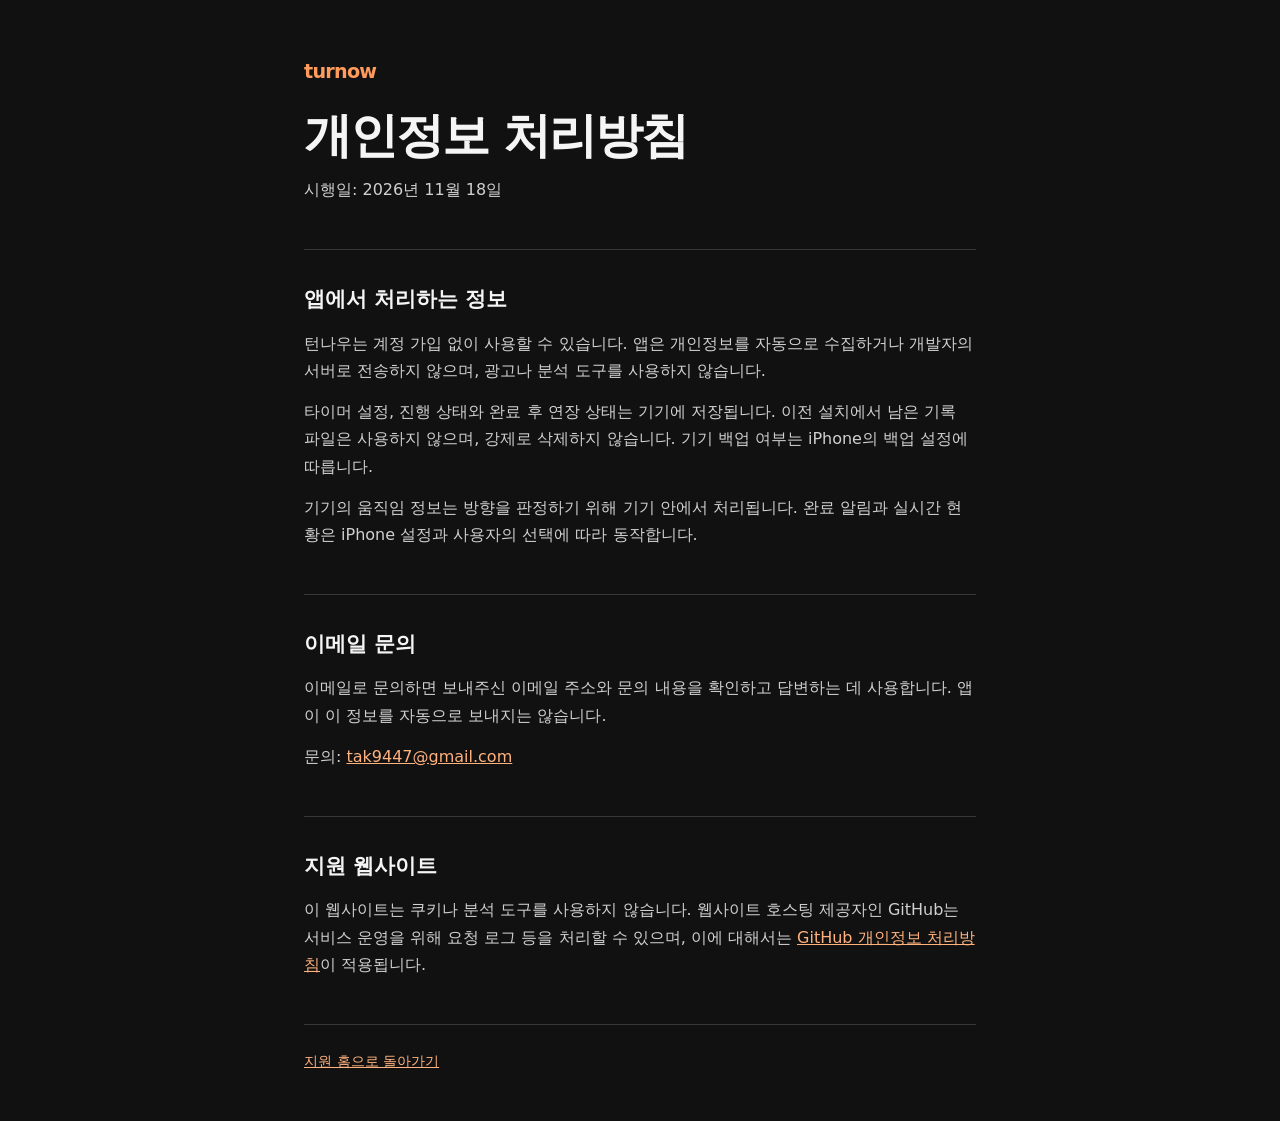
==== privacy/index.html @ 001b06fe "Publish turnow support and privacy pages" ====
<!doctype html>
<html lang="ko">
<head>
  <meta charset="utf-8">
  <meta name="viewport" content="width=device-width, initial-scale=1">
  <title>개인정보 처리방침 | 턴나우</title>
  <style>
    :root { color-scheme: dark; font-family: -apple-system, BlinkMacSystemFont, system-ui, sans-serif; background: #111; color: #f5f5f5; }
    * { box-sizing: border-box; }
    body { margin: 0; line-height: 1.7; }
    main, footer { max-width: 720px; margin: auto; padding: 0 24px; }
    header { padding: 56px 0 32px; border-bottom: 1px solid #383838; }
    .brand { color: #ff9c5c; font-size: 1.2rem; font-weight: 750; letter-spacing: -.04em; text-decoration: none; }
    h1 { font-size: clamp(2rem, 7vw, 3rem); line-height: 1.2; letter-spacing: -.04em; margin: 18px 0 12px; }
    h2 { font-size: 1.3rem; margin: 0 0 12px; }
    p { margin: 0 0 14px; color: #d0d0d0; }
    section { padding: 32px 0; border-bottom: 1px solid #383838; }
    a { color: #ffb27e; overflow-wrap: anywhere; }
    a:focus-visible { outline: 2px solid #ff9c5c; outline-offset: 4px; }
    footer { padding-top: 24px; padding-bottom: 48px; font-size: .9rem; }
  </style>
</head>
<body>
<main>
  <header>
    <a class="brand" href="../">turnow</a>
    <h1>개인정보 처리방침</h1>
    <p>시행일: 2026년 11월 18일</p>
  </header>
  <section>
    <h2>앱에서 처리하는 정보</h2>
    <p>턴나우는 계정 가입 없이 사용할 수 있습니다. 앱은 개인정보를 자동으로 수집하거나 개발자의 서버로 전송하지 않으며, 광고나 분석 도구를 사용하지 않습니다.</p>
    <p>타이머 설정, 진행 상태와 완료 후 연장 상태는 기기에 저장됩니다. 이전 설치에서 남은 기록 파일은 사용하지 않으며, 강제로 삭제하지 않습니다. 기기 백업 여부는 iPhone의 백업 설정에 따릅니다.</p>
    <p>기기의 움직임 정보는 방향을 판정하기 위해 기기 안에서 처리됩니다. 완료 알림과 실시간 현황은 iPhone 설정과 사용자의 선택에 따라 동작합니다.</p>
  </section>
  <section>
    <h2>이메일 문의</h2>
    <p>이메일로 문의하면 보내주신 이메일 주소와 문의 내용을 확인하고 답변하는 데 사용합니다. 앱이 이 정보를 자동으로 보내지는 않습니다.</p>
    <p>문의: <a href="mailto:tak9447@gmail.com">tak9447@gmail.com</a></p>
  </section>
  <section>
    <h2>지원 웹사이트</h2>
    <p>이 웹사이트는 쿠키나 분석 도구를 사용하지 않습니다. 웹사이트 호스팅 제공자인 GitHub는 서비스 운영을 위해 요청 로그 등을 처리할 수 있으며, 이에 대해서는 <a href="https://docs.github.com/ko/site-policy/privacy-policies/github-general-privacy-statement">GitHub 개인정보 처리방침</a>이 적용됩니다.</p>
  </section>
</main>
<footer><a href="../">지원 홈으로 돌아가기</a></footer>
</body>
</html>
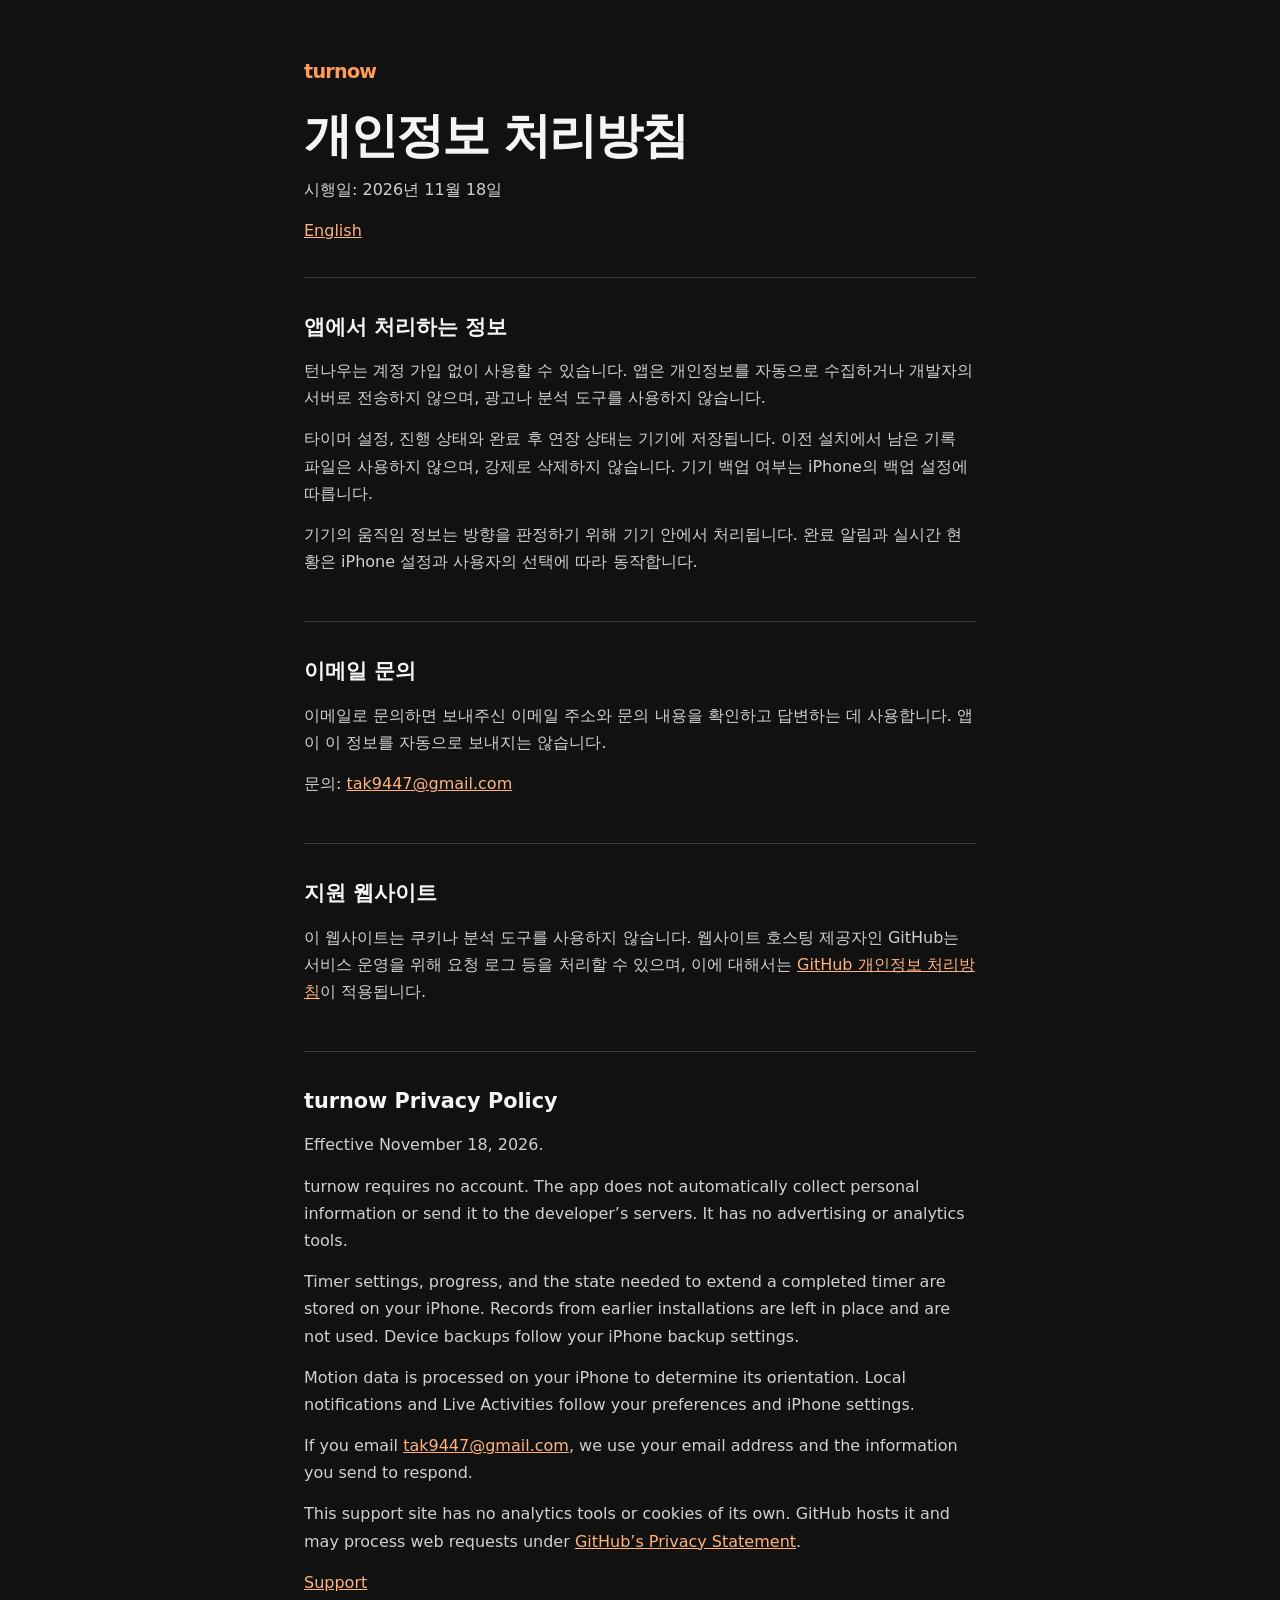
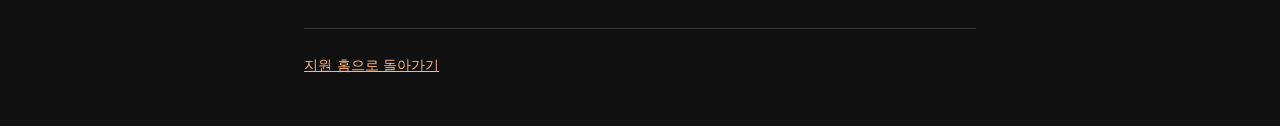
==== commit 04633059: "Add English support and privacy information" ====
--- a/privacy/index.html
+++ b/privacy/index.html
@@ -26,6 +26,7 @@
     <a class="brand" href="../">turnow</a>
     <h1>개인정보 처리방침</h1>
     <p>시행일: 2026년 11월 18일</p>
+    <a href="#english" lang="en">English</a>
   </header>
   <section>
     <h2>앱에서 처리하는 정보</h2>
@@ -42,6 +43,17 @@
     <h2>지원 웹사이트</h2>
     <p>이 웹사이트는 쿠키나 분석 도구를 사용하지 않습니다. 웹사이트 호스팅 제공자인 GitHub는 서비스 운영을 위해 요청 로그 등을 처리할 수 있으며, 이에 대해서는 <a href="https://docs.github.com/ko/site-policy/privacy-policies/github-general-privacy-statement">GitHub 개인정보 처리방침</a>이 적용됩니다.</p>
   </section>
+
+<section id="english" lang="en">
+  <h2>turnow Privacy Policy</h2>
+  <p>Effective November 18, 2026.</p>
+  <p>turnow requires no account. The app does not automatically collect personal information or send it to the developer’s servers. It has no advertising or analytics tools.</p>
+  <p>Timer settings, progress, and the state needed to extend a completed timer are stored on your iPhone. Records from earlier installations are left in place and are not used. Device backups follow your iPhone backup settings.</p>
+  <p>Motion data is processed on your iPhone to determine its orientation. Local notifications and Live Activities follow your preferences and iPhone settings.</p>
+  <p>If you email <a href="mailto:tak9447@gmail.com">tak9447@gmail.com</a>, we use your email address and the information you send to respond.</p>
+  <p>This support site has no analytics tools or cookies of its own. GitHub hosts it and may process web requests under <a href="https://docs.github.com/en/site-policy/privacy-policies/github-general-privacy-statement">GitHub’s Privacy Statement</a>.</p>
+  <a href="../#english">Support</a>
+</section>
 </main>
 <footer><a href="../">지원 홈으로 돌아가기</a></footer>
 </body>
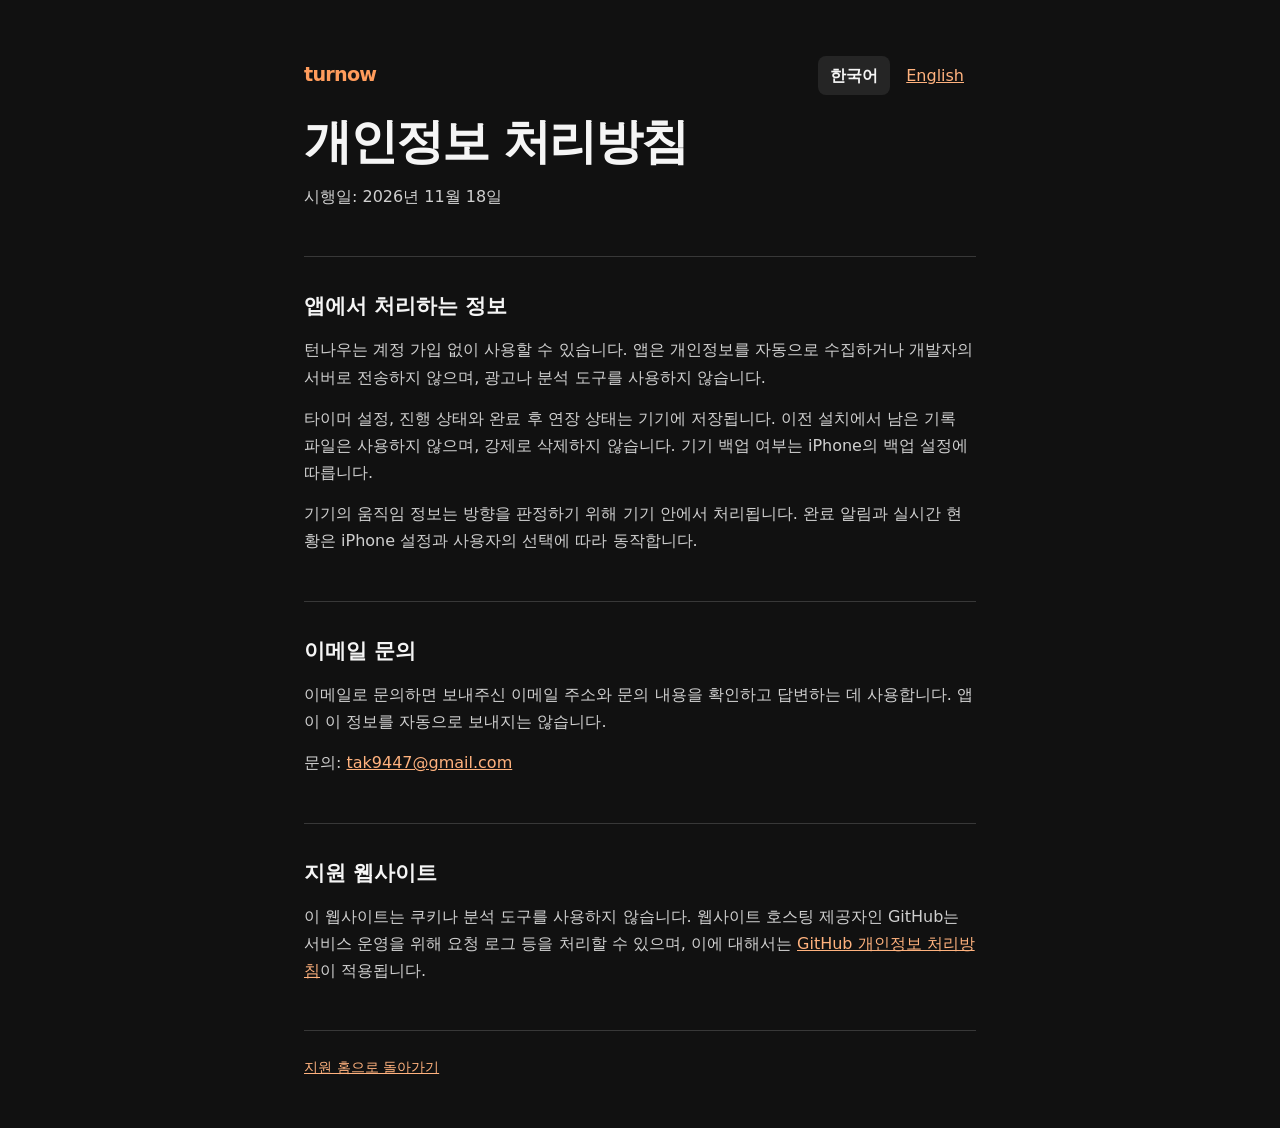
==== commit d7e1c614: "Switch support pages between Korean and English" ====
--- a/privacy/index.html
+++ b/privacy/index.html
@@ -4,29 +4,21 @@
   <meta charset="utf-8">
   <meta name="viewport" content="width=device-width, initial-scale=1">
   <title>개인정보 처리방침 | 턴나우</title>
-  <style>
-    :root { color-scheme: dark; font-family: -apple-system, BlinkMacSystemFont, system-ui, sans-serif; background: #111; color: #f5f5f5; }
-    * { box-sizing: border-box; }
-    body { margin: 0; line-height: 1.7; }
-    main, footer { max-width: 720px; margin: auto; padding: 0 24px; }
-    header { padding: 56px 0 32px; border-bottom: 1px solid #383838; }
-    .brand { color: #ff9c5c; font-size: 1.2rem; font-weight: 750; letter-spacing: -.04em; text-decoration: none; }
-    h1 { font-size: clamp(2rem, 7vw, 3rem); line-height: 1.2; letter-spacing: -.04em; margin: 18px 0 12px; }
-    h2 { font-size: 1.3rem; margin: 0 0 12px; }
-    p { margin: 0 0 14px; color: #d0d0d0; }
-    section { padding: 32px 0; border-bottom: 1px solid #383838; }
-    a { color: #ffb27e; overflow-wrap: anywhere; }
-    a:focus-visible { outline: 2px solid #ff9c5c; outline-offset: 4px; }
-    footer { padding-top: 24px; padding-bottom: 48px; font-size: .9rem; }
-  </style>
+  <script src="../legacy-language.js"></script>
+  <link rel="stylesheet" href="../site.css">
 </head>
 <body>
 <main>
   <header>
-    <a class="brand" href="../">turnow</a>
+    <div class="header-bar">
+      <a class="brand" href="../">turnow</a>
+      <nav class="language-switch" aria-label="언어 선택">
+        <a href="./" lang="ko" hreflang="ko" aria-current="page">한국어</a>
+        <a href="en/" lang="en" hreflang="en">English</a>
+      </nav>
+    </div>
     <h1>개인정보 처리방침</h1>
     <p>시행일: 2026년 11월 18일</p>
-    <a href="#english" lang="en">English</a>
   </header>
   <section>
     <h2>앱에서 처리하는 정보</h2>
@@ -43,17 +35,6 @@
     <h2>지원 웹사이트</h2>
     <p>이 웹사이트는 쿠키나 분석 도구를 사용하지 않습니다. 웹사이트 호스팅 제공자인 GitHub는 서비스 운영을 위해 요청 로그 등을 처리할 수 있으며, 이에 대해서는 <a href="https://docs.github.com/ko/site-policy/privacy-policies/github-general-privacy-statement">GitHub 개인정보 처리방침</a>이 적용됩니다.</p>
   </section>
-
-<section id="english" lang="en">
-  <h2>turnow Privacy Policy</h2>
-  <p>Effective November 18, 2026.</p>
-  <p>turnow requires no account. The app does not automatically collect personal information or send it to the developer’s servers. It has no advertising or analytics tools.</p>
-  <p>Timer settings, progress, and the state needed to extend a completed timer are stored on your iPhone. Records from earlier installations are left in place and are not used. Device backups follow your iPhone backup settings.</p>
-  <p>Motion data is processed on your iPhone to determine its orientation. Local notifications and Live Activities follow your preferences and iPhone settings.</p>
-  <p>If you email <a href="mailto:tak9447@gmail.com">tak9447@gmail.com</a>, we use your email address and the information you send to respond.</p>
-  <p>This support site has no analytics tools or cookies of its own. GitHub hosts it and may process web requests under <a href="https://docs.github.com/en/site-policy/privacy-policies/github-general-privacy-statement">GitHub’s Privacy Statement</a>.</p>
-  <a href="../#english">Support</a>
-</section>
 </main>
 <footer><a href="../">지원 홈으로 돌아가기</a></footer>
 </body>
--- a/site.css
+++ b/site.css
@@ -0,0 +1,25 @@
+:root {
+  color-scheme: dark;
+  font-family: -apple-system, BlinkMacSystemFont, system-ui, sans-serif;
+  background: #111;
+  color: #f5f5f5;
+}
+
+* { box-sizing: border-box; }
+body { margin: 0; line-height: 1.7; }
+main, footer { max-width: 720px; margin: auto; padding: 0 24px; }
+header { padding: 56px 0 32px; border-bottom: 1px solid #383838; }
+.header-bar { display: flex; align-items: center; justify-content: space-between; flex-wrap: wrap; gap: 12px; }
+.brand { color: #ff9c5c; font-size: 1.2rem; font-weight: 750; letter-spacing: -.04em; text-decoration: none; }
+.language-switch { display: flex; flex-wrap: wrap; gap: 4px; }
+.language-switch a { padding: 6px 12px; border-radius: 8px; }
+.language-switch [aria-current="page"] { background: #252525; color: #f5f5f5; font-weight: 650; text-decoration: none; }
+h1 { font-size: clamp(2rem, 7vw, 3rem); line-height: 1.2; letter-spacing: -.04em; margin: 18px 0 12px; }
+h2 { font-size: 1.3rem; margin: 0 0 12px; }
+p { margin: 0 0 14px; color: #d0d0d0; }
+section { padding: 32px 0; border-bottom: 1px solid #383838; }
+ul { padding-left: 1.25em; color: #d0d0d0; }
+li { margin: 8px 0; }
+a { color: #ffb27e; overflow-wrap: anywhere; }
+a:focus-visible { outline: 2px solid #ff9c5c; outline-offset: 4px; }
+footer { padding-top: 24px; padding-bottom: 48px; font-size: .9rem; }
